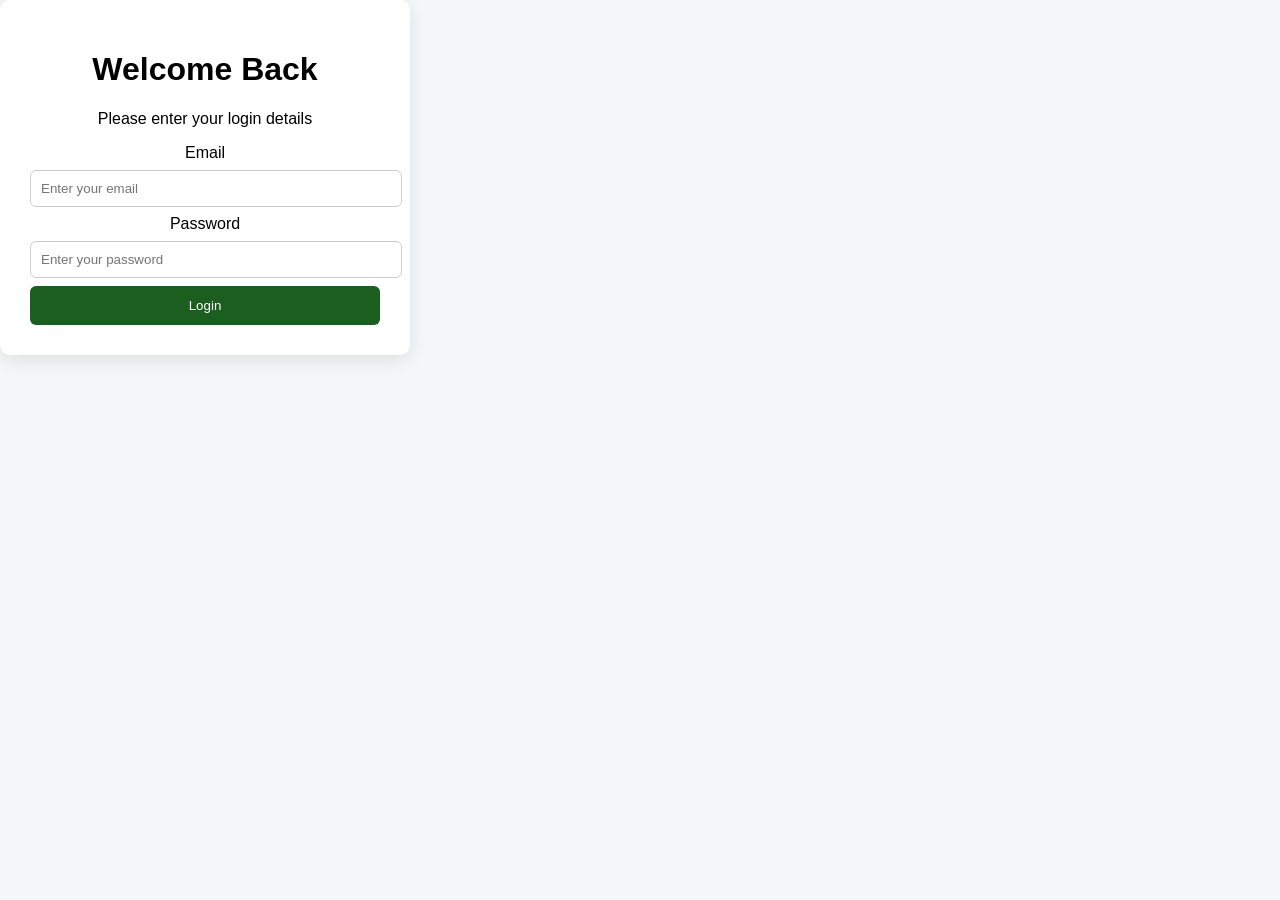
==== frontend/dashboard.html @ b25e8216 "Updated" ====
<!DOCTYPE html>
<html lang="en">
<head>
    <meta charset="UTF-8">
    <meta name="viewport" content="width=device-width, initial-scale=1.0">
    <title>Dashboard</title>
    <link rel="stylesheet" href="assets/css/style.css">
</head>
<body class="dashboard-page">
    <div class="page">
        <header>
            <h1>Dashboard</h1>
            <button id="logoutButton" type="button">Logout</button>
        </header>

        <main>
            <section class="panel">
                <h2>User Info</h2>
                <div class="info-grid">
                    <div class="info-item">
                        <span class="label">Name</span>
                        <span class="value" id="userName">-</span>
                    </div>
                    <div class="info-item">
                        <span class="label">Role</span>
                        <span class="value" id="userRole">-</span>
                    </div>
                </div>
            </section>

            <section class="panel">
                <h2>Task List</h2>
                <div class="table-wrap">
                    <table id="taskTable">
                        <thead>
                            <tr>
                                <th>ID</th>
                                <th>Title</th>
                                <th>Status</th>
                                <th>Priority</th>
                                <th>Deadline</th>
                            </tr>
                        </thead>
                        <tbody>
                            <tr>
                                <td colspan="5">Loading tasks...</td>
                            </tr>
                        </tbody>
                    </table>
                </div>

                <div id="taskDetails" style="display:none;">
                    <h2>Task Details</h2>
                    <p id="taskTitle"></p>
                    <p id="taskDescription"></p>

                    <h3>Comments</h3>
                    <div id="commentsList"></div>

                    <textarea id="commentInput" placeholder="Write a comment"></textarea>
                    <button id="addCommentBtn" type="button">Add Comment</button>
                </div>
            </section>
        </main>
    </div>

    <script>
        let currentUser = null;
        let tasks = [];
        let currentTaskId = null;
        const storedUser = localStorage.getItem("user");

        if (!storedUser) {
            window.location.replace("index.html");
        } else {
            let user = null;

            try {
                user = JSON.parse(storedUser);
            } catch (error) {
                localStorage.removeItem("user");
                window.location.replace("index.html");
            }

            if (!user) {
                localStorage.removeItem("user");
                window.location.replace("index.html");
            } else {
                const userId = user.user_id || user.id;
                const roleId = Number(user.role_id);
                const user_id = userId;
                const role_id = roleId;
                const roleNames = {
                    1: "Chairman",
                    2: "Director",
                    3: "Deputy Director",
                    4: "Assistant Director"
                };

                user.user_id = user_id;
                user.role_id = role_id;
                currentUser = user;

                document.getElementById("userName").textContent = user.name || "Unknown User";
                document.getElementById("userRole").textContent = roleNames[roleId] ? `${roleNames[roleId]} (${roleId})` : String(user.role_id || "-");

                document.getElementById("logoutButton").addEventListener("click", function () {
                    localStorage.clear();
                    window.location.replace("index.html");
                });

                loadTasks(user);
            }
        }

        document.getElementById("addCommentBtn").addEventListener("click", addComment);

        async function loadTasks(user) {
            const tbody = document.querySelector("#taskTable tbody");
            const role_id = user.role_id;
            let url = "";

            if (role_id == 4) {
                url = "/TMS/nysc-task-management-system/backend/routes/api.php/tasks/my";
            } else {
                url = "/TMS/nysc-task-management-system/backend/routes/api.php/tasks/all";
            }

            tbody.innerHTML = "<tr><td colspan='5'>Loading tasks...</td></tr>";

            try {
                const response = await fetch(url, {
                    method: "GET",
                    headers: {
                        "Content-Type": "application/json",
                        "user_id": user.user_id,
                        "role_id": user.role_id
                    }
                });

                const data = await response.json();
                console.log(data);

                if (!response.ok || data.status !== "success") {
                    tbody.innerHTML = `<tr><td colspan='5'>${data.message || "Unable to load tasks."}</td></tr>`;
                    return;
                }

                if (!data.tasks || data.tasks.length === 0) {
                    tbody.innerHTML = "<tr><td colspan='5'>No tasks found</td></tr>";
                    return;
                }

                tasks = data.tasks;

                tbody.innerHTML = data.tasks.map(task => {
                    return `
                        <tr onclick="showTaskDetails(${task.task_id})">
                            <td>${task.task_id}</td>
                            <td>${task.title}</td>
                            <td>${task.status}</td>
                            <td>${task.priority}</td>
                            <td>${task.deadline}</td>
                        </tr>
                    `;
                }).join("");
            } catch (error) {
                console.error(error);
                tbody.innerHTML = "<tr><td colspan='5'>Unable to connect to the server.</td></tr>";
            }
        }

        async function showTaskDetails(task_id) {
            console.log("Task clicked:", task_id);

            const task = tasks.find(item => String(item.task_id) === String(task_id));

            if (!task) {
                console.log("Task not found for details:", task_id);
                return;
            }

            currentTaskId = task.task_id;
            document.getElementById("taskDetails").style.display = "block";
            document.getElementById("taskTitle").textContent = `Title: ${task.title}`;
            document.getElementById("taskDescription").textContent = `Description: ${task.description || ""}`;

            await loadComments(task_id);
        }

        async function loadComments(task_id) {
            const commentsList = document.getElementById("commentsList");
            const url = `/TMS/nysc-task-management-system/backend/routes/api.php/tasks/comments?task_id=${task_id}`;

            commentsList.innerHTML = "Loading comments...";

            try {
                const response = await fetch(url, {
                    method: "GET",
                    headers: {
                        "user_id": currentUser.user_id,
                        "role_id": currentUser.role_id
                    }
                });

                const data = await response.json();
                console.log("Comments response:", data);

                if (!response.ok || data.status !== "success") {
                    commentsList.innerHTML = data.message || "Unable to load comments.";
                    return;
                }

                const comments = Array.isArray(data.comments) ? data.comments : [];

                if (comments.length === 0) {
                    commentsList.innerHTML = "No comments yet";
                    return;
                }

                const user = JSON.parse(localStorage.getItem("user"));
                console.log("Current user for comment ownership:", user);

                commentsList.innerHTML = comments.map(c => `
                    <div>
                        <b>${c.name}</b>: <span id="text-${c.comment_id}">${c.content}</span>
                        ${c.user_id == user.user_id ? `
                            <button onclick="editComment(${c.comment_id})">Edit</button>
                            <button onclick="deleteComment(${c.comment_id})">Delete</button>
                        ` : ""}
                    </div>
                `).join("");
            } catch (error) {
                console.error(error);
                commentsList.innerHTML = "Unable to connect to the server.";
            }
        }

        async function addComment() {
            const commentInput = document.getElementById("commentInput");
            const content = commentInput.value.trim();

            console.log("Add comment clicked:", {
                task_id: currentTaskId,
                content: content
            });

            if (!currentTaskId || !content) {
                return;
            }

            try {
                const response = await fetch("/TMS/nysc-task-management-system/backend/routes/api.php/tasks/comments", {
                    method: "POST",
                    headers: {
                        "Content-Type": "application/json",
                        "user_id": currentUser.user_id,
                        "role_id": currentUser.role_id
                    },
                    body: JSON.stringify({
                        task_id: currentTaskId,
                        content: content
                    })
                });

                const data = await response.json();
                console.log("Add comment response:", data);

                if (!response.ok || data.status !== "success") {
                    return;
                }

                commentInput.value = "";
                await loadComments(currentTaskId);
            } catch (error) {
                console.error(error);
            }
        }

        window.editComment = async function(comment_id) {
            const user = JSON.parse(localStorage.getItem("user"));

            const newContent = prompt("Edit comment:");
            if (!newContent) return;

            const response = await fetch("/TMS/nysc-task-management-system/backend/routes/api.php/tasks/comments", {
                method: "PUT",
                headers: {
                    "Content-Type": "application/json",
                    "user_id": user.user_id,
                    "role_id": user.role_id
                },
                body: JSON.stringify({
                    comment_id: comment_id,
                    content: newContent
                })
            });

            const data = await response.json();
            console.log(data);

            loadComments(currentTaskId);
        };

        window.deleteComment = async function(comment_id) {
            const user = JSON.parse(localStorage.getItem("user"));

            if (!confirm("Delete this comment?")) return;

            const response = await fetch("/TMS/nysc-task-management-system/backend/routes/api.php/tasks/comments", {
                method: "DELETE",
                headers: {
                    "Content-Type": "application/json",
                    "user_id": user.user_id,
                    "role_id": user.role_id
                },
                body: JSON.stringify({
                    comment_id: comment_id
                })
            });

            const data = await response.json();
            console.log(data);

            loadComments(currentTaskId);
        };
    </script>
</body>
</html>
---- frontend/assets/css/style.css ----
/* RESET */
body {
    margin: 0;
    font-family: Arial, sans-serif;
    background: #f5f7fb;
}

/* LOGIN PAGE */
#loginView {
    display: flex;
    justify-content: center;
    align-items: center;
    height: 100vh;
}

.login-card {
    background: white;
    padding: 30px;
    width: 350px;
    border-radius: 10px;
    box-shadow: 0 5px 20px rgba(0,0,0,0.1);
    text-align: center;
}

.login-card h2 {
    margin-bottom: 10px;
}

.login-card input {
    width: 100%;
    padding: 10px;
    margin: 8px 0;
    border-radius: 6px;
    border: 1px solid #ccc;
}

.login-card button {
    width: 100%;
    padding: 12px;
    background: #1b5e20;
    color: white;
    border: none;
    border-radius: 6px;
    cursor: pointer;
}

.login-card button:hover {
    background: #2e7d32;
}

/* MAIN LAYOUT */
#app {
    display: flex;
}

/* SIDEBAR */
#sidebar {
    width: 220px;
    background: #1b5e20;
    color: white;
    height: 100vh;
    padding: 20px;
}

#sidebar h2 {
    margin-bottom: 20px;
}

#sidebar button {
    display: block;
    width: 100%;
    margin: 10px 0;
    padding: 10px;
    background: transparent;
    border: none;
    color: white;
    text-align: left;
    cursor: pointer;
}

#sidebar button:hover {
    background: rgba(255,255,255,0.1);
}

/* MAIN CONTENT */
#mainContent {
    flex: 1;
    padding: 20px;
}

/* CARDS */
.card {
    background: white;
    padding: 20px;
    margin: 10px 0;
    border-radius: 10px;
    box-shadow: 0 3px 10px rgba(0,0,0,0.05);
}

/* TASK LIST */
.task-item {
    padding: 10px;
    border-bottom: 1px solid #eee;
    cursor: pointer;
}

.task-item:hover {
    background: #f1f1f1;
}

/* BUTTONS */
button {
    padding: 8px 12px;
    border-radius: 5px;
    border: none;
    cursor: pointer;
}

button:hover {
    opacity: 0.9;
}

/* COMMENT BOX */
textarea {
    width: 100%;
    padding: 10px;
    border-radius: 6px;
    border: 1px solid #ccc;
}
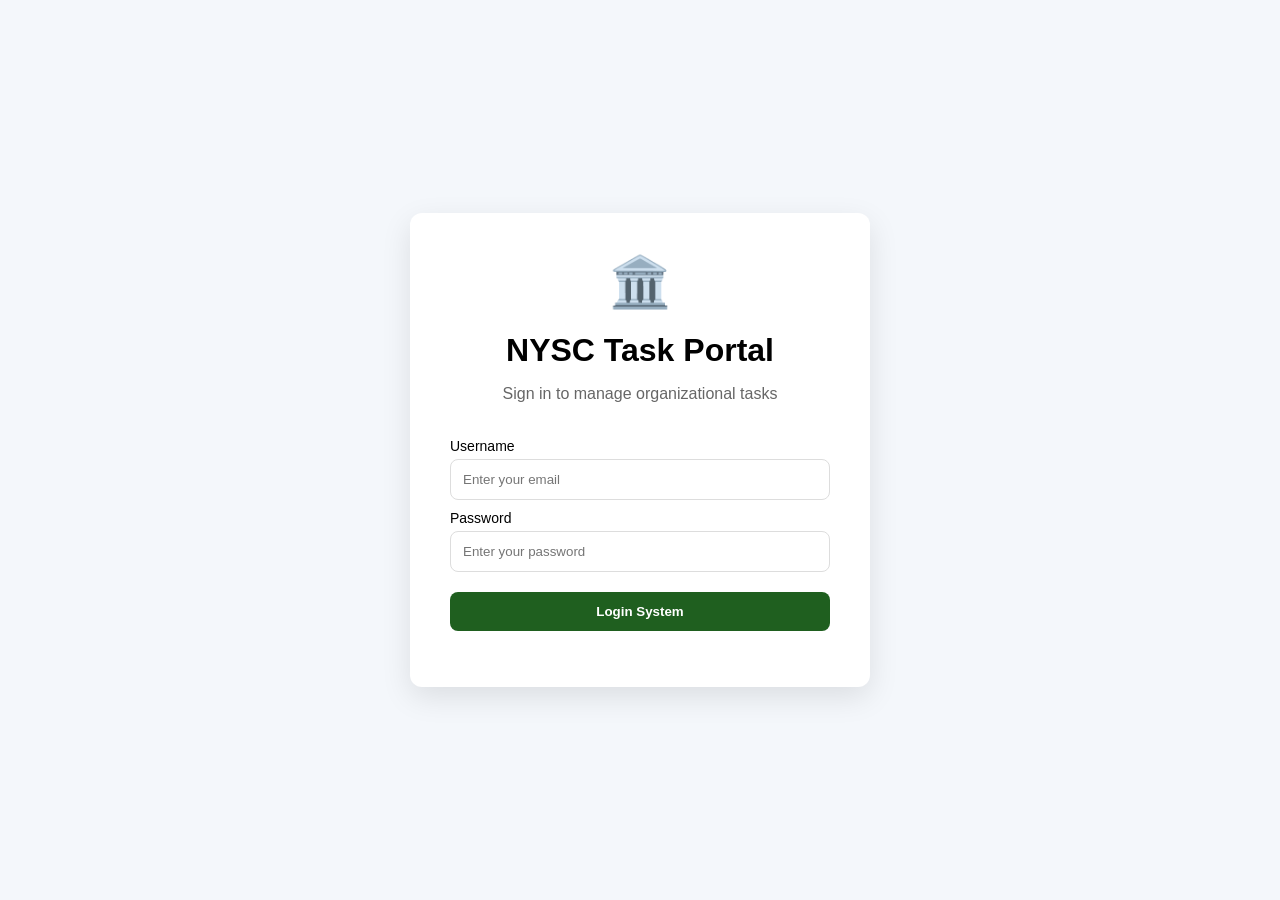
==== commit 33101ea6: "Updated" ====
--- a/frontend/dashboard.html
+++ b/frontend/dashboard.html
@@ -1,329 +1,129 @@
 <!DOCTYPE html>
 <html lang="en">
 <head>
-    <meta charset="UTF-8">
-    <meta name="viewport" content="width=device-width, initial-scale=1.0">
-    <title>Dashboard</title>
-    <link rel="stylesheet" href="assets/css/style.css">
+<meta charset="UTF-8">
+<title>Dashboard</title>
+
+<link rel="stylesheet" href="assets/css/base.css">
+<link rel="stylesheet" href="assets/css/dashboard.css">
 </head>
-<body class="dashboard-page">
-    <div class="page">
-        <header>
-            <h1>Dashboard</h1>
-            <button id="logoutButton" type="button">Logout</button>
-        </header>
 
-        <main>
-            <section class="panel">
-                <h2>User Info</h2>
-                <div class="info-grid">
-                    <div class="info-item">
-                        <span class="label">Name</span>
-                        <span class="value" id="userName">-</span>
-                    </div>
-                    <div class="info-item">
-                        <span class="label">Role</span>
-                        <span class="value" id="userRole">-</span>
+<body>
+
+<div class="layout">
+
+    <!-- SIDEBAR -->
+    <aside class="sidebar">
+        <h2 class="logo">NYSC TMS</h2>
+
+        <ul class="menu">
+            <li class="active">Dashboard</li>
+            <li onclick="goTasks()">All Tasks</li>
+            <li onclick="goCreate()">Create Task</li>
+            <li onclick="goProfile()">Profile</li>
+        </ul>
+
+        <div class="user">
+            <p id="userName"></p>
+            <button onclick="logout()">Logout</button>
+        </div>
+    </aside>
+
+    <main class="main">
+
+    <!-- TOPBAR -->
+    <div class="topbar">
+        <h1>Dashboard</h1>
+        <div class="top-right">
+            🔔
+            <span class="date">24 April 2026</span>
+        </div>
+    </div>
+
+    <!-- STATS -->
+    <div class="content-grid">
+
+        <!-- LEFT -->
+        <div class="left">
+
+            <div class="stats">
+
+                <div class="card">
+                    <div class="icon blue">📋</div>
+                    <div>
+                        <p>Total Tasks</p>
+                        <h2 id="total">0</h2>
                     </div>
                 </div>
-            </section>
 
-            <section class="panel">
-                <h2>Task List</h2>
-                <div class="table-wrap">
-                    <table id="taskTable">
-                        <thead>
-                            <tr>
-                                <th>ID</th>
-                                <th>Title</th>
-                                <th>Status</th>
-                                <th>Priority</th>
-                                <th>Deadline</th>
-                            </tr>
-                        </thead>
-                        <tbody>
-                            <tr>
-                                <td colspan="5">Loading tasks...</td>
-                            </tr>
-                        </tbody>
-                    </table>
+                <div class="card">
+                    <div class="icon yellow">⏱</div>
+                    <div>
+                        <p>Pending</p>
+                        <h2 id="pending">0</h2>
+                    </div>
                 </div>
 
-                <div id="taskDetails" style="display:none;">
-                    <h2>Task Details</h2>
-                    <p id="taskTitle"></p>
-                    <p id="taskDescription"></p>
+                <div class="card">
+                    <div class="icon purple">🔄</div>
+                    <div>
+                        <p>In Progress</p>
+                        <h2 id="progress">0</h2>
+                    </div>
+                </div>
 
-                    <h3>Comments</h3>
-                    <div id="commentsList"></div>
+                <div class="card">
+                    <div class="icon green">✅</div>
+                    <div>
+                        <p>Completed</p>
+                        <h2 id="completed">0</h2>
+                    </div>
+                </div>
 
-                    <textarea id="commentInput" placeholder="Write a comment"></textarea>
-                    <button id="addCommentBtn" type="button">Add Comment</button>
+            </div>
+
+            <!-- TABLE -->
+            <div class="table-section">
+                <div class="table-header">
+                    <h3>Recently Created Tasks</h3>
+                    <span onclick="goTasks()">View All</span>
                 </div>
-            </section>
-        </main>
+
+                <table>
+                    <thead>
+                        <tr>
+                            <th>Task Detail</th>
+                            <th>Status</th>
+                            <th>Deadline</th>
+                        </tr>
+                    </thead>
+                    <tbody id="taskBody"></tbody>
+                </table>
+            </div>
+
+        </div>
+
+        <!-- RIGHT PANEL -->
+        <div class="right">
+
+            <div class="widget">
+                <button onclick="goCreate()">+ New Task</button>
+            </div>
+
+            <div class="widget">
+                <h4>Top Assistant Directors</h4>
+                <p>No data yet</p>
+            </div>
+
+        </div>
+
     </div>
 
-    <script>
-        let currentUser = null;
-        let tasks = [];
-        let currentTaskId = null;
-        const storedUser = localStorage.getItem("user");
+</main>
+</div>
 
-        if (!storedUser) {
-            window.location.replace("index.html");
-        } else {
-            let user = null;
+<script src="assets/js/auth.js"></script>
+<script src="assets/js/dashboard.js"></script>
 
-            try {
-                user = JSON.parse(storedUser);
-            } catch (error) {
-                localStorage.removeItem("user");
-                window.location.replace("index.html");
-            }
-
-            if (!user) {
-                localStorage.removeItem("user");
-                window.location.replace("index.html");
-            } else {
-                const userId = user.user_id || user.id;
-                const roleId = Number(user.role_id);
-                const user_id = userId;
-                const role_id = roleId;
-                const roleNames = {
-                    1: "Chairman",
-                    2: "Director",
-                    3: "Deputy Director",
-                    4: "Assistant Director"
-                };
-
-                user.user_id = user_id;
-                user.role_id = role_id;
-                currentUser = user;
-
-                document.getElementById("userName").textContent = user.name || "Unknown User";
-                document.getElementById("userRole").textContent = roleNames[roleId] ? `${roleNames[roleId]} (${roleId})` : String(user.role_id || "-");
-
-                document.getElementById("logoutButton").addEventListener("click", function () {
-                    localStorage.clear();
-                    window.location.replace("index.html");
-                });
-
-                loadTasks(user);
-            }
-        }
-
-        document.getElementById("addCommentBtn").addEventListener("click", addComment);
-
-        async function loadTasks(user) {
-            const tbody = document.querySelector("#taskTable tbody");
-            const role_id = user.role_id;
-            let url = "";
-
-            if (role_id == 4) {
-                url = "/TMS/nysc-task-management-system/backend/routes/api.php/tasks/my";
-            } else {
-                url = "/TMS/nysc-task-management-system/backend/routes/api.php/tasks/all";
-            }
-
-            tbody.innerHTML = "<tr><td colspan='5'>Loading tasks...</td></tr>";
-
-            try {
-                const response = await fetch(url, {
-                    method: "GET",
-                    headers: {
-                        "Content-Type": "application/json",
-                        "user_id": user.user_id,
-                        "role_id": user.role_id
-                    }
-                });
-
-                const data = await response.json();
-                console.log(data);
-
-                if (!response.ok || data.status !== "success") {
-                    tbody.innerHTML = `<tr><td colspan='5'>${data.message || "Unable to load tasks."}</td></tr>`;
-                    return;
-                }
-
-                if (!data.tasks || data.tasks.length === 0) {
-                    tbody.innerHTML = "<tr><td colspan='5'>No tasks found</td></tr>";
-                    return;
-                }
-
-                tasks = data.tasks;
-
-                tbody.innerHTML = data.tasks.map(task => {
-                    return `
-                        <tr onclick="showTaskDetails(${task.task_id})">
-                            <td>${task.task_id}</td>
-                            <td>${task.title}</td>
-                            <td>${task.status}</td>
-                            <td>${task.priority}</td>
-                            <td>${task.deadline}</td>
-                        </tr>
-                    `;
-                }).join("");
-            } catch (error) {
-                console.error(error);
-                tbody.innerHTML = "<tr><td colspan='5'>Unable to connect to the server.</td></tr>";
-            }
-        }
-
-        async function showTaskDetails(task_id) {
-            console.log("Task clicked:", task_id);
-
-            const task = tasks.find(item => String(item.task_id) === String(task_id));
-
-            if (!task) {
-                console.log("Task not found for details:", task_id);
-                return;
-            }
-
-            currentTaskId = task.task_id;
-            document.getElementById("taskDetails").style.display = "block";
-            document.getElementById("taskTitle").textContent = `Title: ${task.title}`;
-            document.getElementById("taskDescription").textContent = `Description: ${task.description || ""}`;
-
-            await loadComments(task_id);
-        }
-
-        async function loadComments(task_id) {
-            const commentsList = document.getElementById("commentsList");
-            const url = `/TMS/nysc-task-management-system/backend/routes/api.php/tasks/comments?task_id=${task_id}`;
-
-            commentsList.innerHTML = "Loading comments...";
-
-            try {
-                const response = await fetch(url, {
-                    method: "GET",
-                    headers: {
-                        "user_id": currentUser.user_id,
-                        "role_id": currentUser.role_id
-                    }
-                });
-
-                const data = await response.json();
-                console.log("Comments response:", data);
-
-                if (!response.ok || data.status !== "success") {
-                    commentsList.innerHTML = data.message || "Unable to load comments.";
-                    return;
-                }
-
-                const comments = Array.isArray(data.comments) ? data.comments : [];
-
-                if (comments.length === 0) {
-                    commentsList.innerHTML = "No comments yet";
-                    return;
-                }
-
-                const user = JSON.parse(localStorage.getItem("user"));
-                console.log("Current user for comment ownership:", user);
-
-                commentsList.innerHTML = comments.map(c => `
-                    <div>
-                        <b>${c.name}</b>: <span id="text-${c.comment_id}">${c.content}</span>
-                        ${c.user_id == user.user_id ? `
-                            <button onclick="editComment(${c.comment_id})">Edit</button>
-                            <button onclick="deleteComment(${c.comment_id})">Delete</button>
-                        ` : ""}
-                    </div>
-                `).join("");
-            } catch (error) {
-                console.error(error);
-                commentsList.innerHTML = "Unable to connect to the server.";
-            }
-        }
-
-        async function addComment() {
-            const commentInput = document.getElementById("commentInput");
-            const content = commentInput.value.trim();
-
-            console.log("Add comment clicked:", {
-                task_id: currentTaskId,
-                content: content
-            });
-
-            if (!currentTaskId || !content) {
-                return;
-            }
-
-            try {
-                const response = await fetch("/TMS/nysc-task-management-system/backend/routes/api.php/tasks/comments", {
-                    method: "POST",
-                    headers: {
-                        "Content-Type": "application/json",
-                        "user_id": currentUser.user_id,
-                        "role_id": currentUser.role_id
-                    },
-                    body: JSON.stringify({
-                        task_id: currentTaskId,
-                        content: content
-                    })
-                });
-
-                const data = await response.json();
-                console.log("Add comment response:", data);
-
-                if (!response.ok || data.status !== "success") {
-                    return;
-                }
-
-                commentInput.value = "";
-                await loadComments(currentTaskId);
-            } catch (error) {
-                console.error(error);
-            }
-        }
-
-        window.editComment = async function(comment_id) {
-            const user = JSON.parse(localStorage.getItem("user"));
-
-            const newContent = prompt("Edit comment:");
-            if (!newContent) return;
-
-            const response = await fetch("/TMS/nysc-task-management-system/backend/routes/api.php/tasks/comments", {
-                method: "PUT",
-                headers: {
-                    "Content-Type": "application/json",
-                    "user_id": user.user_id,
-                    "role_id": user.role_id
-                },
-                body: JSON.stringify({
-                    comment_id: comment_id,
-                    content: newContent
-                })
-            });
-
-            const data = await response.json();
-            console.log(data);
-
-            loadComments(currentTaskId);
-        };
-
-        window.deleteComment = async function(comment_id) {
-            const user = JSON.parse(localStorage.getItem("user"));
-
-            if (!confirm("Delete this comment?")) return;
-
-            const response = await fetch("/TMS/nysc-task-management-system/backend/routes/api.php/tasks/comments", {
-                method: "DELETE",
-                headers: {
-                    "Content-Type": "application/json",
-                    "user_id": user.user_id,
-                    "role_id": user.role_id
-                },
-                body: JSON.stringify({
-                    comment_id: comment_id
-                })
-            });
-
-            const data = await response.json();
-            console.log(data);
-
-            loadComments(currentTaskId);
-        };
-    </script>
 </body>
-</html>
+</html>
--- a/frontend/assets/css/base.css
+++ b/frontend/assets/css/base.css
@@ -0,0 +1,4 @@
+body {
+    margin: 0;
+    font-family: Arial, sans-serif;
+}
--- a/frontend/assets/css/dashboard.css
+++ b/frontend/assets/css/dashboard.css
@@ -0,0 +1,263 @@
+/* RESET */
+body {
+    margin: 0;
+    font-family: "Inter", sans-serif;
+    background: #f5f7fb;
+}
+
+/* LAYOUT */
+.layout {
+    display: flex;
+}
+
+
+/* SIDEBAR FIX */
+.sidebar {
+    width: 260px;
+    height: 100vh;
+    background: linear-gradient(180deg, #1e6b2c, #174d20);
+    color: white;
+    padding: 25px 20px;
+
+    display: flex;
+    flex-direction: column;
+}
+
+/* MENU takes space */
+.menu {
+    list-style: none;
+    padding: 0;
+    flex: 1;   /* 🔥 pushes user section down */
+}
+
+/* USER SECTION FIX */
+.user {
+    margin-top: auto;  /* 🔥 sticks to bottom */
+}
+
+.user p {
+    margin-bottom: 10px;
+    font-weight: 500;
+}
+
+.user button {
+    width: 100%;
+    padding: 12px;
+    border-radius: 10px;
+    border: none;
+    background: linear-gradient(135deg, #3b82f6, #2563eb);
+    color: white;
+    cursor: pointer;
+    font-weight: 600;
+    transition: 0.2s;
+}
+
+.user button:hover {
+    transform: translateY(-2px);
+}
+
+.logo {
+    font-size: 20px;
+    font-weight: 600;
+    margin-bottom: 30px;
+}
+
+/* MENU STYLE IMPROVE */
+.menu li {
+    padding: 14px 18px;
+    margin-bottom: 12px;
+    border-radius: 12px;
+    cursor: pointer;
+    transition: 0.25s;
+    font-weight: 500;
+}
+
+.menu li:hover {
+    background: rgba(255,255,255,0.12);
+}
+
+.menu .active {
+    background: rgba(255,255,255,0.2);
+    box-shadow: inset 3px 0 0 #facc15;
+}
+
+
+/* MAIN */
+.main {
+    flex: 1;
+    padding: 30px;
+}
+
+/* TOPBAR */
+.topbar h1 {
+    font-size: 26px;
+    margin-bottom: 20px;
+}
+
+/* STATS */
+.stats {
+    display: grid;
+    grid-template-columns: repeat(4, 1fr);
+    gap: 20px;
+}
+
+.card {
+    background: white;
+    padding: 22px;
+    border-radius: 16px;
+    box-shadow: 0 15px 30px rgba(0,0,0,0.06);
+    transition: 0.25s;
+}
+
+.card:hover {
+    transform: translateY(-5px) scale(1.01);
+}
+
+/* COLOR BORDERS */
+.card.blue { border-bottom: 4px solid #3b82f6; }
+.card.yellow { border-bottom: 4px solid #f59e0b; }
+.card.purple { border-bottom: 4px solid #8b5cf6; }
+.card.green { border-bottom: 4px solid #22c55e; }
+
+/* TABLE SECTION */
+.table-section {
+    margin-top: 30px;
+    background: white;
+    border-radius: 16px;
+    padding: 20px;
+    box-shadow: 0 15px 30px rgba(0,0,0,0.05);
+}
+
+
+
+.table-header {
+    display: flex;
+    justify-content: space-between;
+    margin-bottom: 15px;
+}
+
+.table-header h3 {
+    margin: 0;
+}
+
+.table-header span {
+    color: #3b82f6;
+    cursor: pointer;
+    font-size: 14px;
+}
+
+/* TABLE */
+table {
+    width: 100%;
+    border-collapse: collapse;
+}
+
+th {
+    text-align: left;
+    font-size: 13px;
+    color: #777;
+    padding-bottom: 10px;
+}
+
+td {
+    padding: 14px 0;
+    border-top: 1px solid #eee;
+    font-size: 14px;
+}
+
+/* ROW HOVER */
+tr {
+    cursor: pointer;
+    transition: 0.2s;
+}
+
+tr:hover {
+    background: #f9fafc;
+}
+
+/* STATUS STYLE */
+td:nth-child(2) {
+    font-weight: 600;
+    color: #f59e0b;
+}
+
+
+.content-grid {
+    display: grid;
+    grid-template-columns: 3fr 1fr;
+    gap: 25px;
+}
+
+.left {
+    display: flex;
+    flex-direction: column;
+}
+
+.right {
+    display: flex;
+    flex-direction: column;
+    gap: 20px;
+}
+
+.topbar {
+    display: flex;
+    justify-content: space-between;
+    align-items: center;
+    margin-bottom: 20px;
+}
+
+.top-right {
+    display: flex;
+    gap: 15px;
+    align-items: center;
+    color: #555;
+}
+
+.card {
+    display: flex;
+    align-items: center;
+    gap: 15px;
+}
+
+.icon {
+    width: 50px;
+    height: 50px;
+    border-radius: 12px;
+    display: flex;
+    align-items: center;
+    justify-content: center;
+    font-size: 22px;
+}
+
+.icon.blue { background: #dbeafe; }
+.icon.yellow { background: #fef3c7; }
+.icon.purple { background: #ede9fe; }
+.icon.green { background: #dcfce7; }
+
+
+.widget {
+    background: white;
+    padding: 20px;
+    border-radius: 14px;
+    box-shadow: 0 10px 25px rgba(0,0,0,0.05);
+}
+
+.widget button {
+    width: 100%;
+    padding: 12px;
+    border-radius: 10px;
+    border: none;
+    background: #16a34a;
+    color: white;
+    font-weight: 600;
+    cursor: pointer;
+}
+
+.widget button:hover {
+    background: #15803d;
+}
+
+td:nth-child(2) {
+    font-weight: bold;
+    color: #f59e0b;
+}
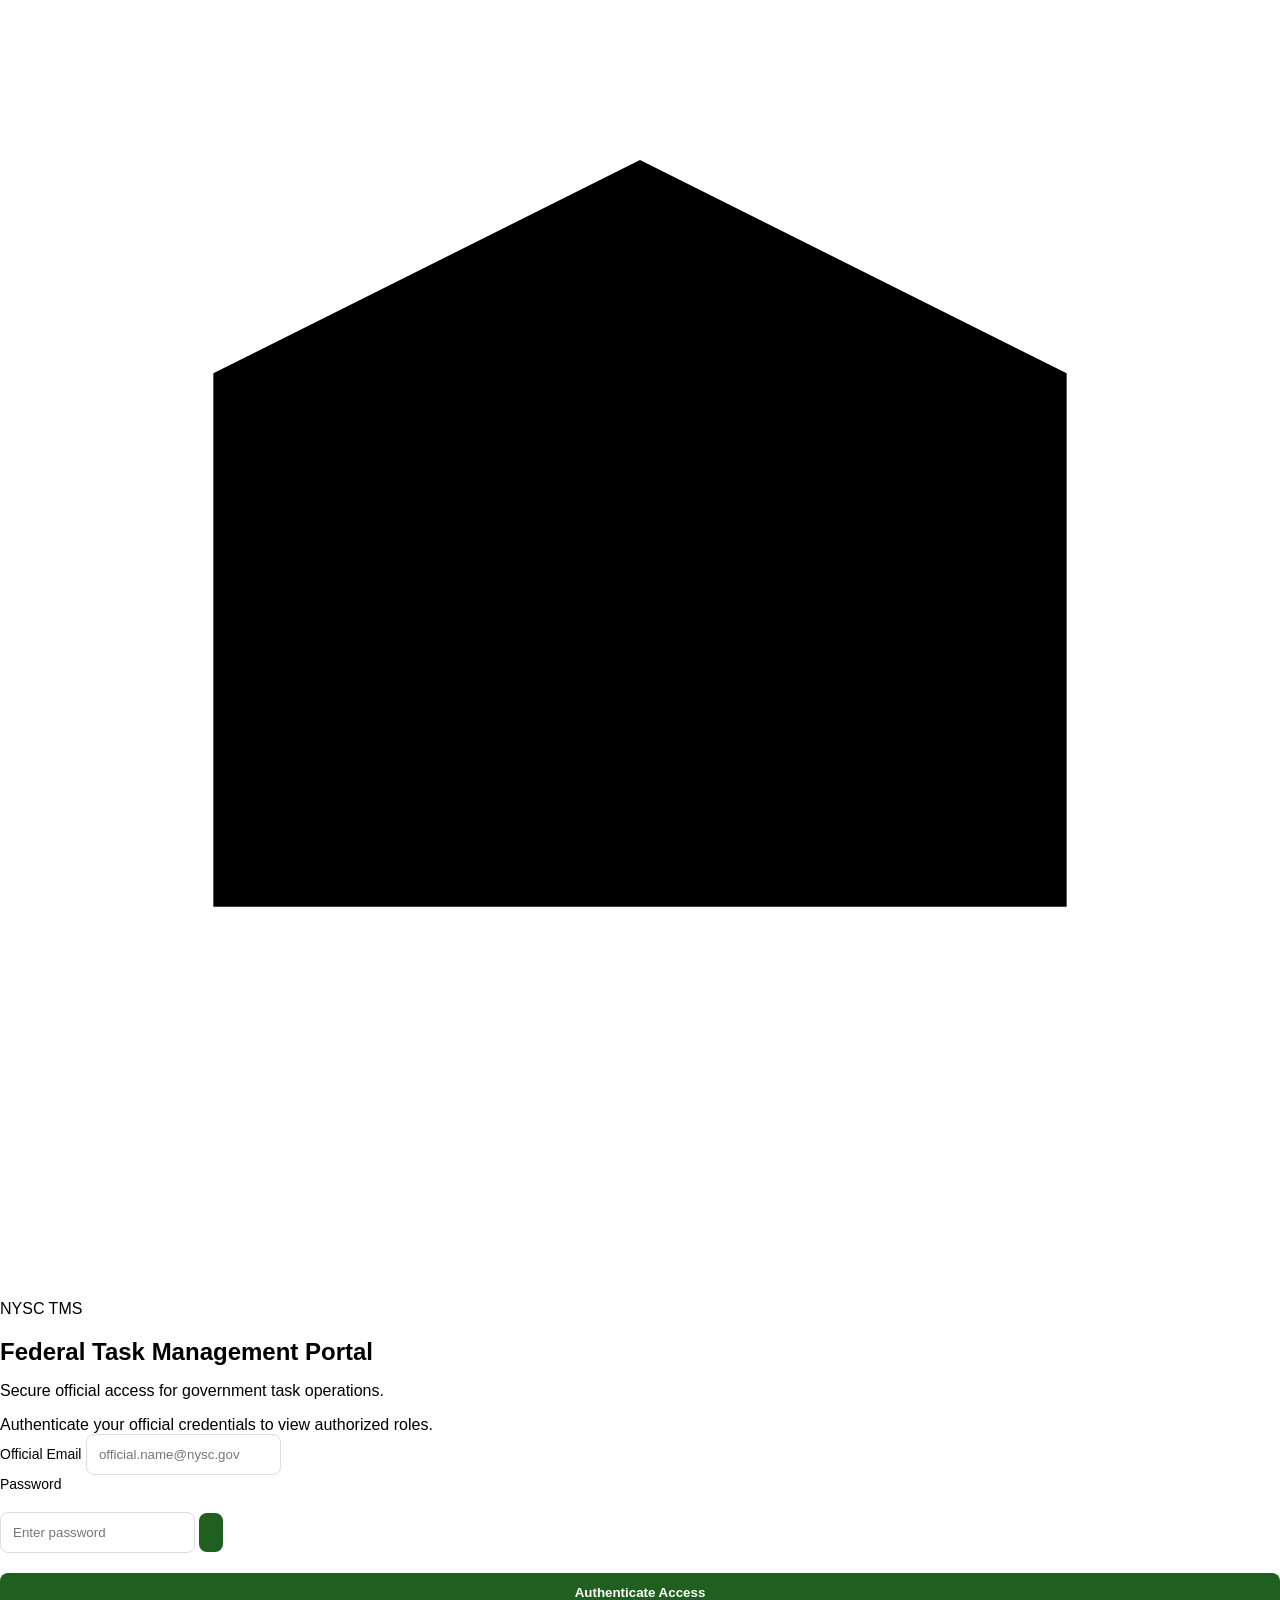
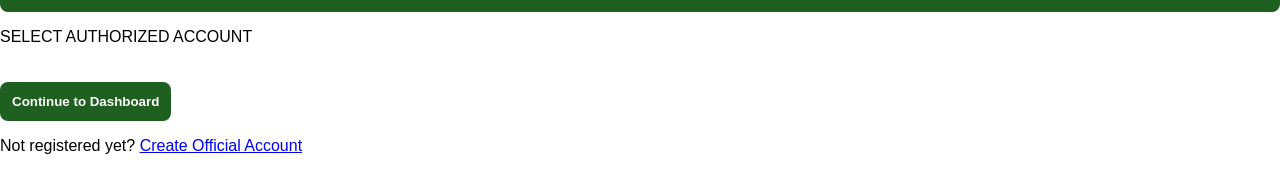
==== commit 22fb32bd: "Updated" ====
--- a/frontend/dashboard.html
+++ b/frontend/dashboard.html
@@ -4,8 +4,8 @@
 <meta charset="UTF-8">
 <title>Dashboard</title>
 
-<link rel="stylesheet" href="assets/css/base.css">
-<link rel="stylesheet" href="assets/css/dashboard.css">
+<link rel="stylesheet" href="./assets/css/base.css">
+<link rel="stylesheet" href="./assets/css/dashboard.css">
 </head>
 
 <body>
@@ -122,8 +122,8 @@
 </main>
 </div>
 
-<script src="assets/js/auth.js"></script>
-<script src="assets/js/dashboard.js"></script>
+<script src="./assets/js/auth.js"></script>
+<script src="./assets/js/dashboard.js"></script>
 
 </body>
-</html>+</html>
